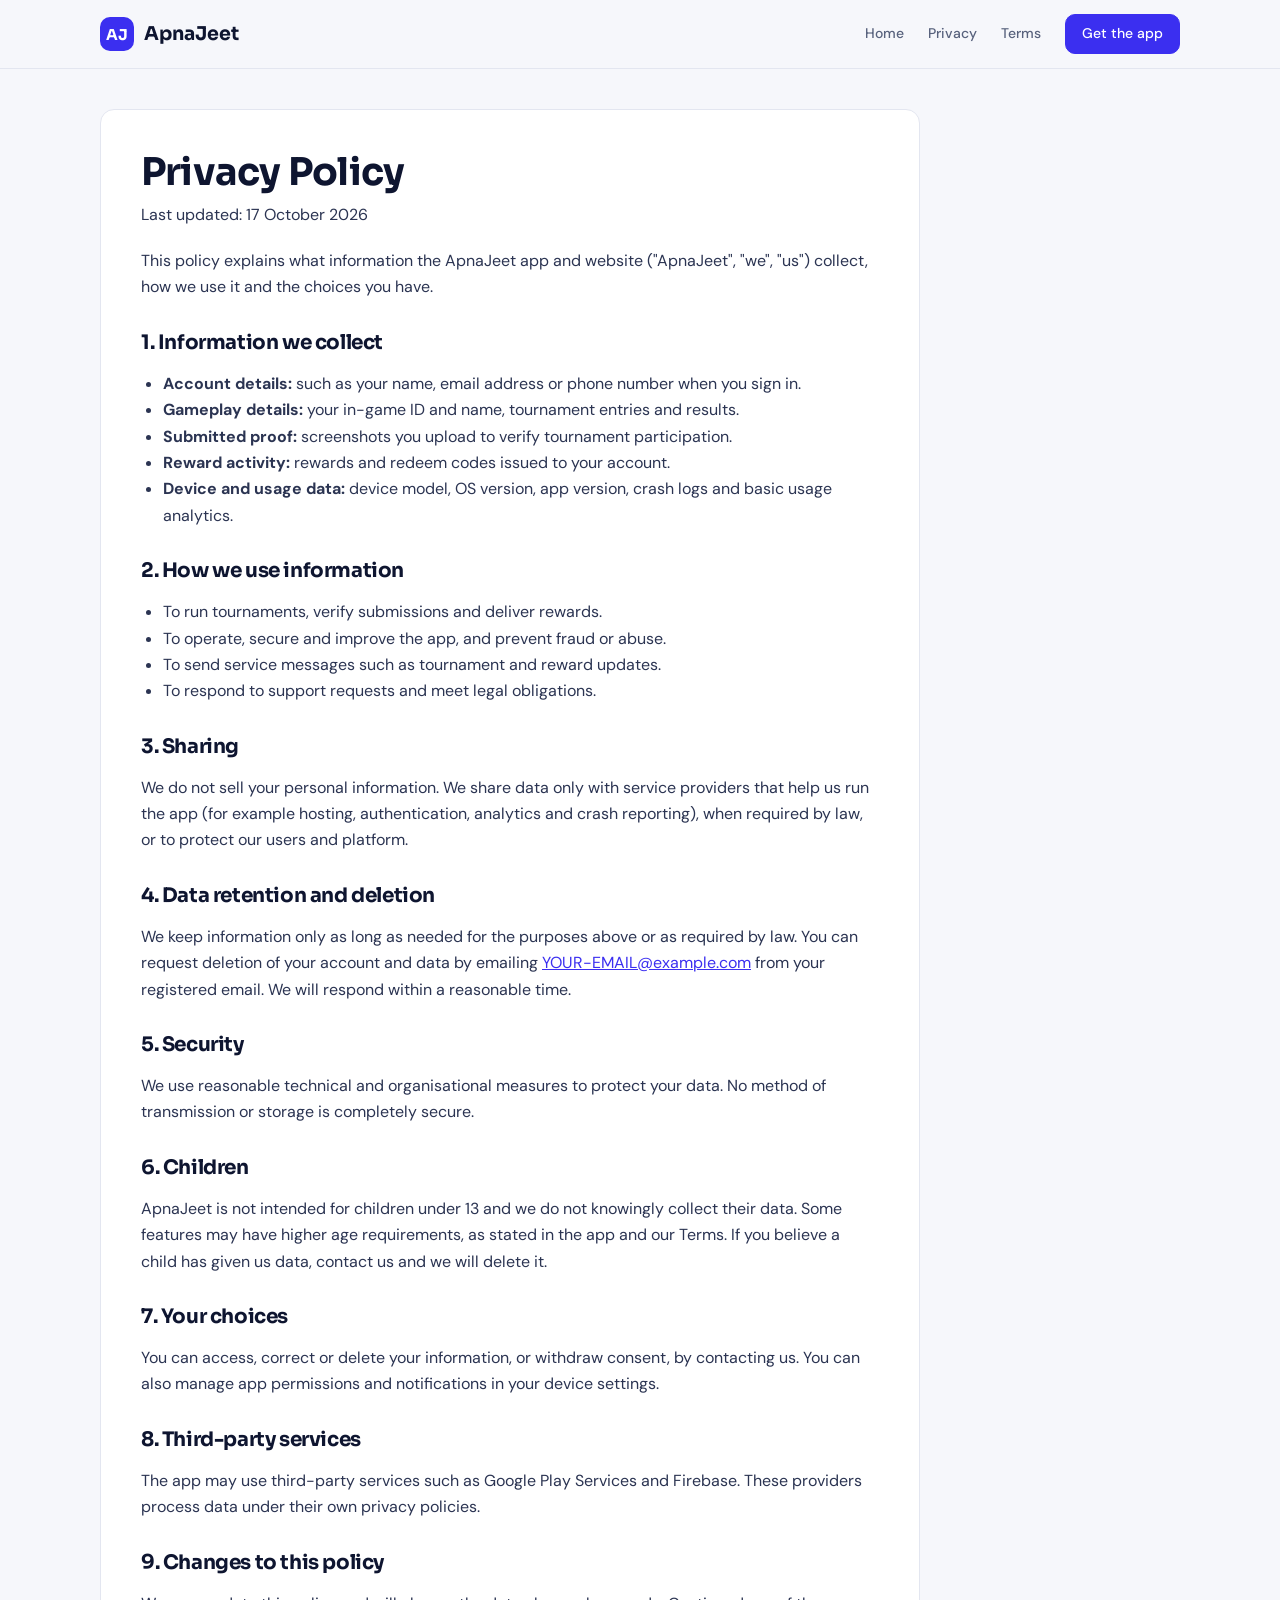
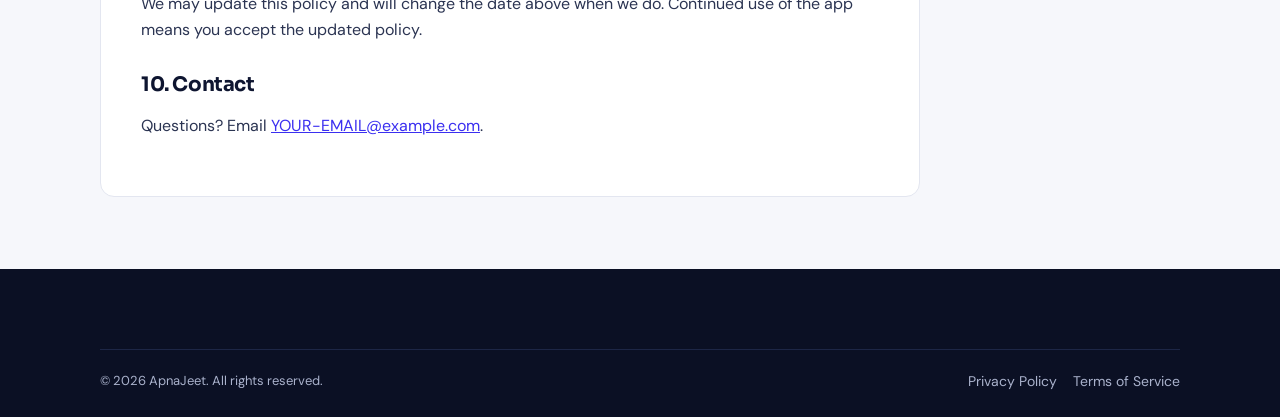
==== privacy.html @ f31e20da "Rename Privacy.html to privacy.html" ====
<!DOCTYPE html>
<html lang="en">
<head>
<meta charset="UTF-8">
<meta name="viewport" content="width=device-width, initial-scale=1">
<title>Privacy Policy – ApnaJeet</title>
<meta name="description" content="How ApnaJeet collects, uses and protects your information.">
<meta name="robots" content="index, follow">
<link rel="canonical" href="https://apnajeetfftmlabs.github.io/Apnajeet-esports-app/privacy.html">
<link rel="icon" href="favicon.ico">
<link rel="preconnect" href="https://fonts.googleapis.com">
<link rel="preconnect" href="https://fonts.gstatic.com" crossorigin>
<link href="https://fonts.googleapis.com/css2?family=DM+Sans:wght@400;500;600&family=Sora:wght@600;700&display=swap" rel="stylesheet">
<link rel="stylesheet" href="style.css">
</head>
<body>
<header class="header"><nav class="wrap nav" aria-label="Main">
<a class="brand" href="index.html"><span class="logo">AJ</span>ApnaJeet</a>
<div class="links"><a href="index.html">Home</a><a href="privacy.html">Privacy</a><a href="terms.html">Terms</a>
<a class="btn btn-p" href="https://play.google.com/store/apps/details?id=com.appnajeet.user" target="_blank" rel="noopener noreferrer">Get the app</a></div>
</nav></header>
<main class="wrap">
<article class="doc">
<h1>Privacy Policy</h1>
<p class="updated">Last updated: 17 October 2026</p>
<p>This policy explains what information the ApnaJeet app and website ("ApnaJeet", "we", "us") collect, how we use it and the choices you have.</p>

<h2>1. Information we collect</h2>
<ul>
<li><b>Account details:</b> such as your name, email address or phone number when you sign in.</li>
<li><b>Gameplay details:</b> your in-game ID and name, tournament entries and results.</li>
<li><b>Submitted proof:</b> screenshots you upload to verify tournament participation.</li>
<li><b>Reward activity:</b> rewards and redeem codes issued to your account.</li>
<li><b>Device and usage data:</b> device model, OS version, app version, crash logs and basic usage analytics.</li>
</ul>

<h2>2. How we use information</h2>
<ul>
<li>To run tournaments, verify submissions and deliver rewards.</li>
<li>To operate, secure and improve the app, and prevent fraud or abuse.</li>
<li>To send service messages such as tournament and reward updates.</li>
<li>To respond to support requests and meet legal obligations.</li>
</ul>

<h2>3. Sharing</h2>
<p>We do not sell your personal information. We share data only with service providers that help us run the app (for example hosting, authentication, analytics and crash reporting), when required by law, or to protect our users and platform.</p>

<h2>4. Data retention and deletion</h2>
<p>We keep information only as long as needed for the purposes above or as required by law. You can request deletion of your account and data by emailing <a href="mailto:YOUR-EMAIL@example.com">YOUR-EMAIL@example.com</a> from your registered email. We will respond within a reasonable time.</p>

<h2>5. Security</h2>
<p>We use reasonable technical and organisational measures to protect your data. No method of transmission or storage is completely secure.</p>

<h2>6. Children</h2>
<p>ApnaJeet is not intended for children under 13 and we do not knowingly collect their data. Some features may have higher age requirements, as stated in the app and our Terms. If you believe a child has given us data, contact us and we will delete it.</p>

<h2>7. Your choices</h2>
<p>You can access, correct or delete your information, or withdraw consent, by contacting us. You can also manage app permissions and notifications in your device settings.</p>

<h2>8. Third-party services</h2>
<p>The app may use third-party services such as Google Play Services and Firebase. These providers process data under their own privacy policies.</p>

<h2>9. Changes to this policy</h2>
<p>We may update this policy and will change the date above when we do. Continued use of the app means you accept the updated policy.</p>

<h2>10. Contact</h2>
<p>Questions? Email <a href="mailto:YOUR-EMAIL@example.com">YOUR-EMAIL@example.com</a>.</p>
</article>
</main>
<footer class="footer"><div class="wrap">
<div class="legal"><span>&copy; 2026 ApnaJeet. All rights reserved.</span>
<span><a style="display:inline;margin-right:16px" href="privacy.html">Privacy Policy</a><a style="display:inline" href="terms.html">Terms of Service</a></span></div>
</div></footer>
</body>
</html>
---- style.css ----
:root{--bg:#f6f7fb;--card:#fff;--ink:#0e1530;--muted:#58627d;--line:#e3e6f0;--brand:#3b2ff0;--brand-d:#2a20c4;--soft:#eceafe;--ok:#0f9d6b;--r:14px}
*{box-sizing:border-box}
html{scroll-behavior:smooth;scroll-padding-top:80px}
body{margin:0;background:var(--bg);color:var(--ink);font:16px/1.65 "DM Sans",system-ui,-apple-system,"Segoe UI",Arial,sans-serif;-webkit-font-smoothing:antialiased}
h1,h2,h3{font-family:Sora,"DM Sans",system-ui,sans-serif;line-height:1.2;margin:0;letter-spacing:-.02em}
a{color:var(--brand)}
a:focus-visible,button:focus-visible,summary:focus-visible{outline:3px solid var(--brand);outline-offset:3px}
.wrap{width:min(1080px,calc(100% - 40px));margin-inline:auto}
.muted{color:var(--muted)}

/* header */
.header{position:sticky;top:0;z-index:10;background:rgba(246,247,251,.92);backdrop-filter:blur(12px);border-bottom:1px solid var(--line)}
.nav{display:flex;align-items:center;justify-content:space-between;min-height:68px;gap:16px}
.brand{display:flex;align-items:center;gap:10px;text-decoration:none;color:var(--ink);font:700 19px Sora,sans-serif}
.logo{width:34px;height:34px;border-radius:10px;background:var(--brand);color:#fff;display:grid;place-items:center;font-size:15px}
.links{display:flex;align-items:center;gap:24px}
.links a{color:var(--muted);text-decoration:none;font-size:14px;font-weight:500}
.links a:hover{color:var(--brand)}
.btn{display:inline-flex;align-items:center;justify-content:center;min-height:46px;padding:10px 22px;border-radius:10px;font-weight:600;font-size:15px;text-decoration:none;border:1px solid var(--line);background:#fff;color:var(--ink)}
.btn:hover{border-color:var(--brand)}
.btn-p{background:var(--brand);border-color:var(--brand);color:#fff!important}
.btn-p:hover{background:var(--brand-d)}
.links .btn{min-height:40px;padding:6px 16px;color:#fff}

/* hero */
.hero{padding:72px 0 64px}
.hero-grid{display:grid;grid-template-columns:1.1fr .9fr;gap:48px;align-items:center}
.hero h1{font-size:clamp(34px,5vw,56px);font-weight:700}
.hero p.lead{font-size:18px;color:var(--muted);max-width:520px;margin:20px 0 28px}
.actions{display:flex;flex-wrap:wrap;gap:12px}
.trust{display:flex;flex-wrap:wrap;gap:8px 20px;margin:26px 0 0;padding:0;list-style:none;color:var(--muted);font-size:14px}
.trust li::before{content:"\2713";color:var(--ok);font-weight:700;margin-right:6px}

/* phone mockup */
.phone{width:min(290px,100%);margin-inline:auto;background:#fff;border:8px solid var(--ink);border-radius:36px;padding:20px 16px;box-shadow:0 24px 60px rgba(40,30,160,.18)}
.phone h4{margin:0 0 14px;font:700 16px Sora,sans-serif}
.rw{display:flex;justify-content:space-between;align-items:center;padding:12px;border:1px solid var(--line);border-radius:12px;margin-bottom:10px;font-size:13px}
.rw b{display:block;font-size:14px}
.rw span.s{color:var(--ok);font-weight:600;font-size:12px}
.rw i{font-style:normal;background:var(--soft);color:var(--brand);padding:5px 10px;border-radius:8px;font-weight:600;font-size:12px}

/* sections */
.section{padding:72px 0}
.section.alt{background:#fff;border-block:1px solid var(--line)}
.head{max-width:620px;margin-bottom:36px}
.head h2{font-size:clamp(26px,3.6vw,38px)}
.head p{color:var(--muted);margin:12px 0 0}
.grid3{display:grid;grid-template-columns:repeat(3,1fr);gap:18px}
.card{background:var(--card);border:1px solid var(--line);border-radius:var(--r);padding:26px}
.card h3{font-size:18px;margin-bottom:8px}
.card p{margin:0;color:var(--muted);font-size:15px}
.ico{width:44px;height:44px;border-radius:12px;background:var(--soft);color:var(--brand);display:grid;place-items:center;font-size:20px;margin-bottom:16px}
.steps{counter-reset:s;display:grid;grid-template-columns:repeat(4,1fr);gap:18px;padding:0;list-style:none;margin:0}
.steps li{counter-increment:s;padding-top:16px;border-top:3px solid var(--brand)}
.steps li::before{content:"Step " counter(s);display:block;color:var(--brand);font:600 13px Sora,sans-serif;margin-bottom:6px}
.steps b{display:block;margin-bottom:4px}
.steps span{color:var(--muted);font-size:15px}
.note{margin-top:20px;font-size:14px;color:var(--muted)}

/* faq */
.faq{max-width:760px}
details{background:#fff;border:1px solid var(--line);border-radius:12px;padding:16px 20px;margin-bottom:10px}
summary{cursor:pointer;font-weight:600;list-style:none;display:flex;justify-content:space-between;gap:12px}
summary::-webkit-details-marker{display:none}
summary::after{content:"+";color:var(--brand);font-size:22px;line-height:1}
details[open] summary::after{content:"\2212"}
details p{margin:10px 0 0;color:var(--muted);font-size:15px}

/* cta */
.cta{background:var(--brand);color:#fff;border-radius:20px;padding:48px 28px;text-align:center}
.cta h2{font-size:clamp(26px,3.6vw,36px)}
.cta p{color:#d9d6ff;max-width:520px;margin:12px auto 24px}
.cta .btn{background:#fff;color:var(--brand-d)!important;border-color:#fff}

/* footer */
.footer{background:#0b1024;color:#aab2cc;padding:48px 0 24px;margin-top:72px}
.f-grid{display:grid;grid-template-columns:1.4fr 1fr 1fr;gap:32px}
.footer .brand{color:#fff}
.footer h5{color:#fff;margin:0 0 12px;font:600 14px Sora,sans-serif}
.footer a{display:block;color:#aab2cc;text-decoration:none;font-size:14px;margin-bottom:8px}
.footer a:hover{color:#fff}
.footer p{font-size:14px;margin:12px 0 0;max-width:340px}
.legal{margin-top:32px;padding-top:20px;border-top:1px solid #1d2646;font-size:13px;display:flex;justify-content:space-between;flex-wrap:wrap;gap:8px}

/* legal pages */
.doc{background:#fff;border:1px solid var(--line);border-radius:var(--r);padding:40px;margin-top:40px;max-width:820px}
.doc h1{font-size:clamp(28px,4vw,38px);margin-bottom:6px}
.doc h2{font-size:20px;margin:30px 0 8px}
.doc p,.doc li{color:#2b3452;font-size:16px}
.doc ul{padding-left:22px}
.updated{color:var(--muted);font-size:14px;margin:0 0 20px}

@media(max-width:860px){
.hero-grid,.f-grid{grid-template-columns:1fr}
.grid3{grid-template-columns:1fr}
.steps{grid-template-columns:1fr 1fr}
.links a:not(.btn){display:none}
.doc{padding:24px}
}
@media(max-width:480px){.steps{grid-template-columns:1fr}.hero{padding:44px 0}.section{padding:52px 0}}
@media(prefers-reduced-motion:reduce){html{scroll-behavior:auto}}
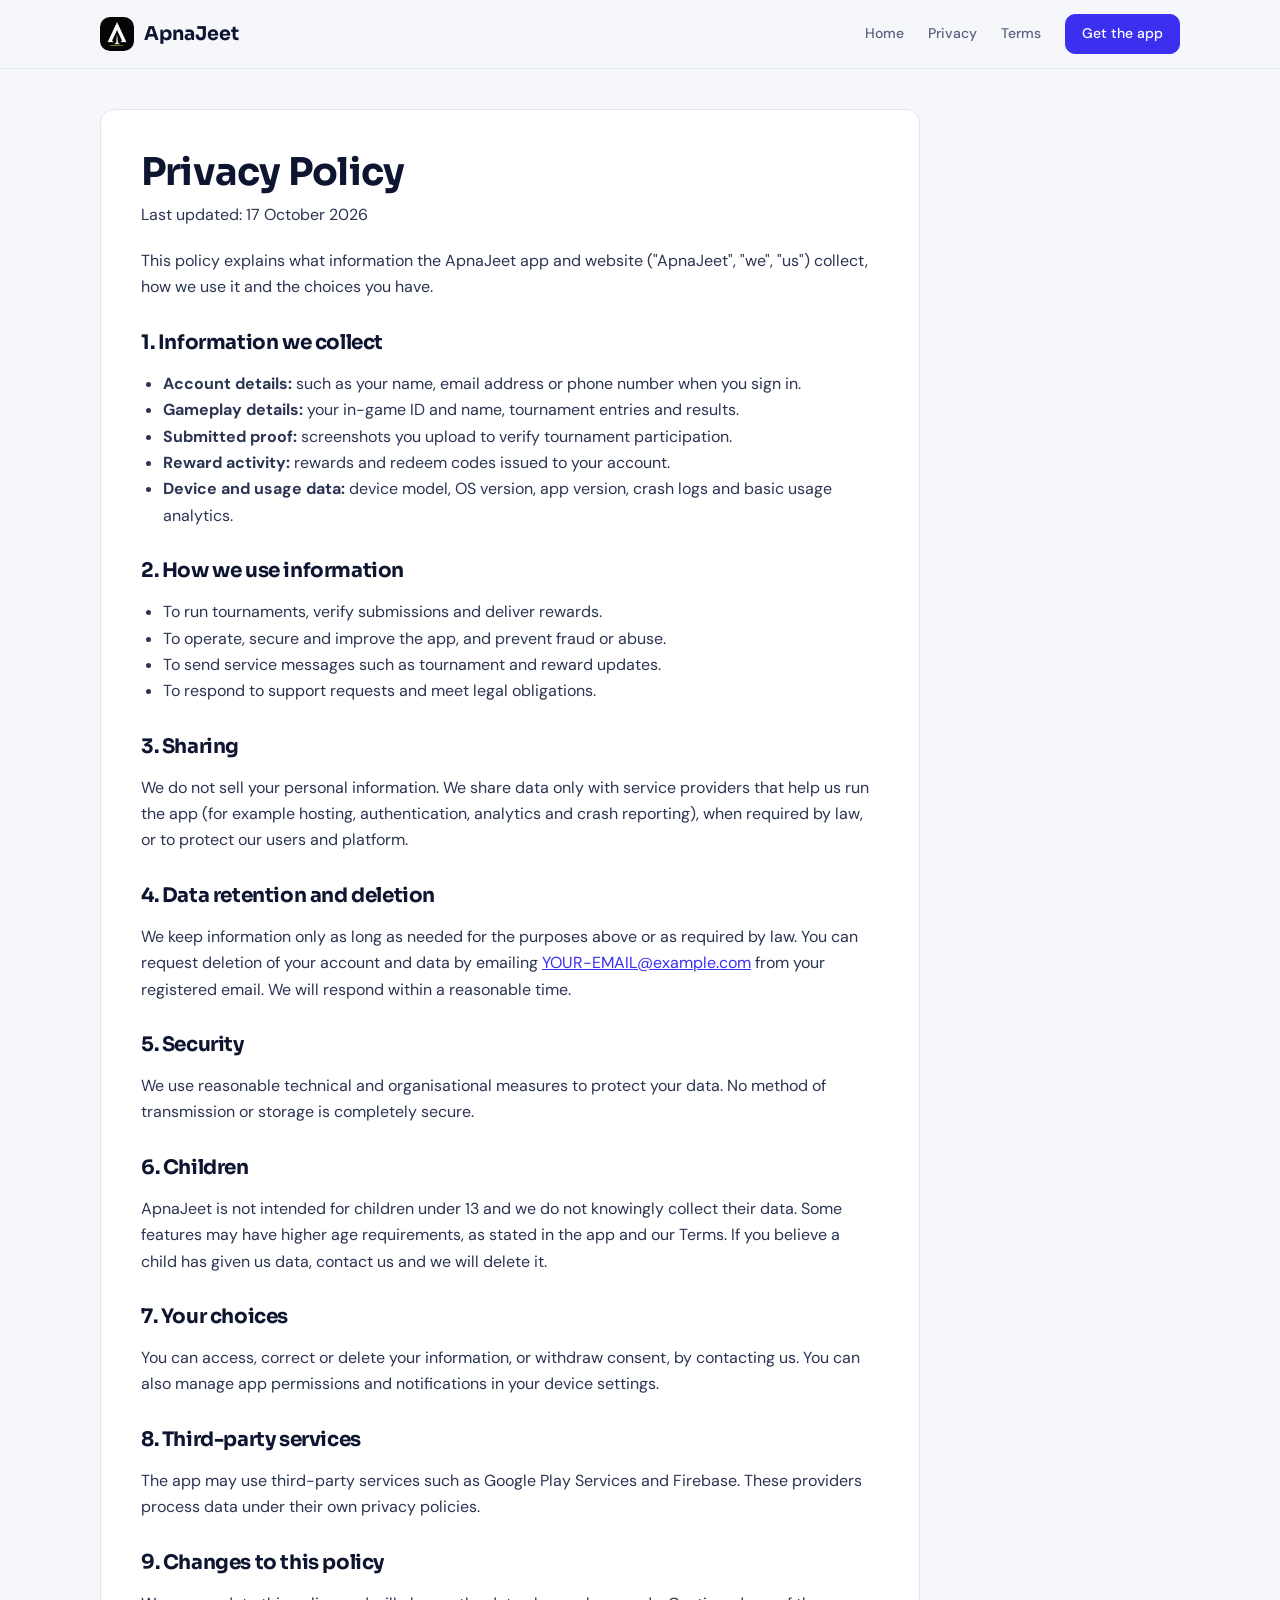
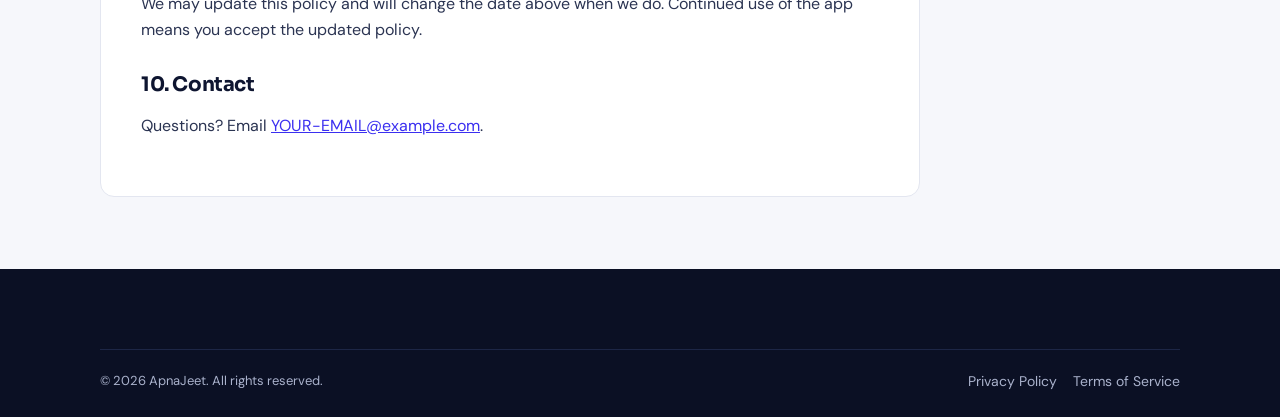
==== commit 71e832dc: "Update privacy.html" ====
--- a/privacy.html
+++ b/privacy.html
@@ -7,7 +7,8 @@
 <meta name="description" content="How ApnaJeet collects, uses and protects your information.">
 <meta name="robots" content="index, follow">
 <link rel="canonical" href="https://apnajeetfftmlabs.github.io/Apnajeet-esports-app/privacy.html">
-<link rel="icon" href="favicon.ico">
+<link rel="icon" type="image/png" href="logo.png">
+<link rel="apple-touch-icon" href="logo.png">
 <link rel="preconnect" href="https://fonts.googleapis.com">
 <link rel="preconnect" href="https://fonts.gstatic.com" crossorigin>
 <link href="https://fonts.googleapis.com/css2?family=DM+Sans:wght@400;500;600&family=Sora:wght@600;700&display=swap" rel="stylesheet">
@@ -15,7 +16,7 @@
 </head>
 <body>
 <header class="header"><nav class="wrap nav" aria-label="Main">
-<a class="brand" href="index.html"><span class="logo">AJ</span>ApnaJeet</a>
+<a class="brand" href="index.html"><img class="logo" src="logo.png" alt="" width="34" height="34">ApnaJeet</a>
 <div class="links"><a href="index.html">Home</a><a href="privacy.html">Privacy</a><a href="terms.html">Terms</a>
 <a class="btn btn-p" href="https://play.google.com/store/apps/details?id=com.appnajeet.user" target="_blank" rel="noopener noreferrer">Get the app</a></div>
 </nav></header>
--- a/style.css
+++ b/style.css
@@ -99,3 +99,6 @@
 }
 @media(max-width:480px){.steps{grid-template-columns:1fr}.hero{padding:44px 0}.section{padding:52px 0}}
 @media(prefers-reduced-motion:reduce){html{scroll-behavior:auto}}
+
+/* logo image */
+img.logo{background:none;object-fit:cover;display:block}
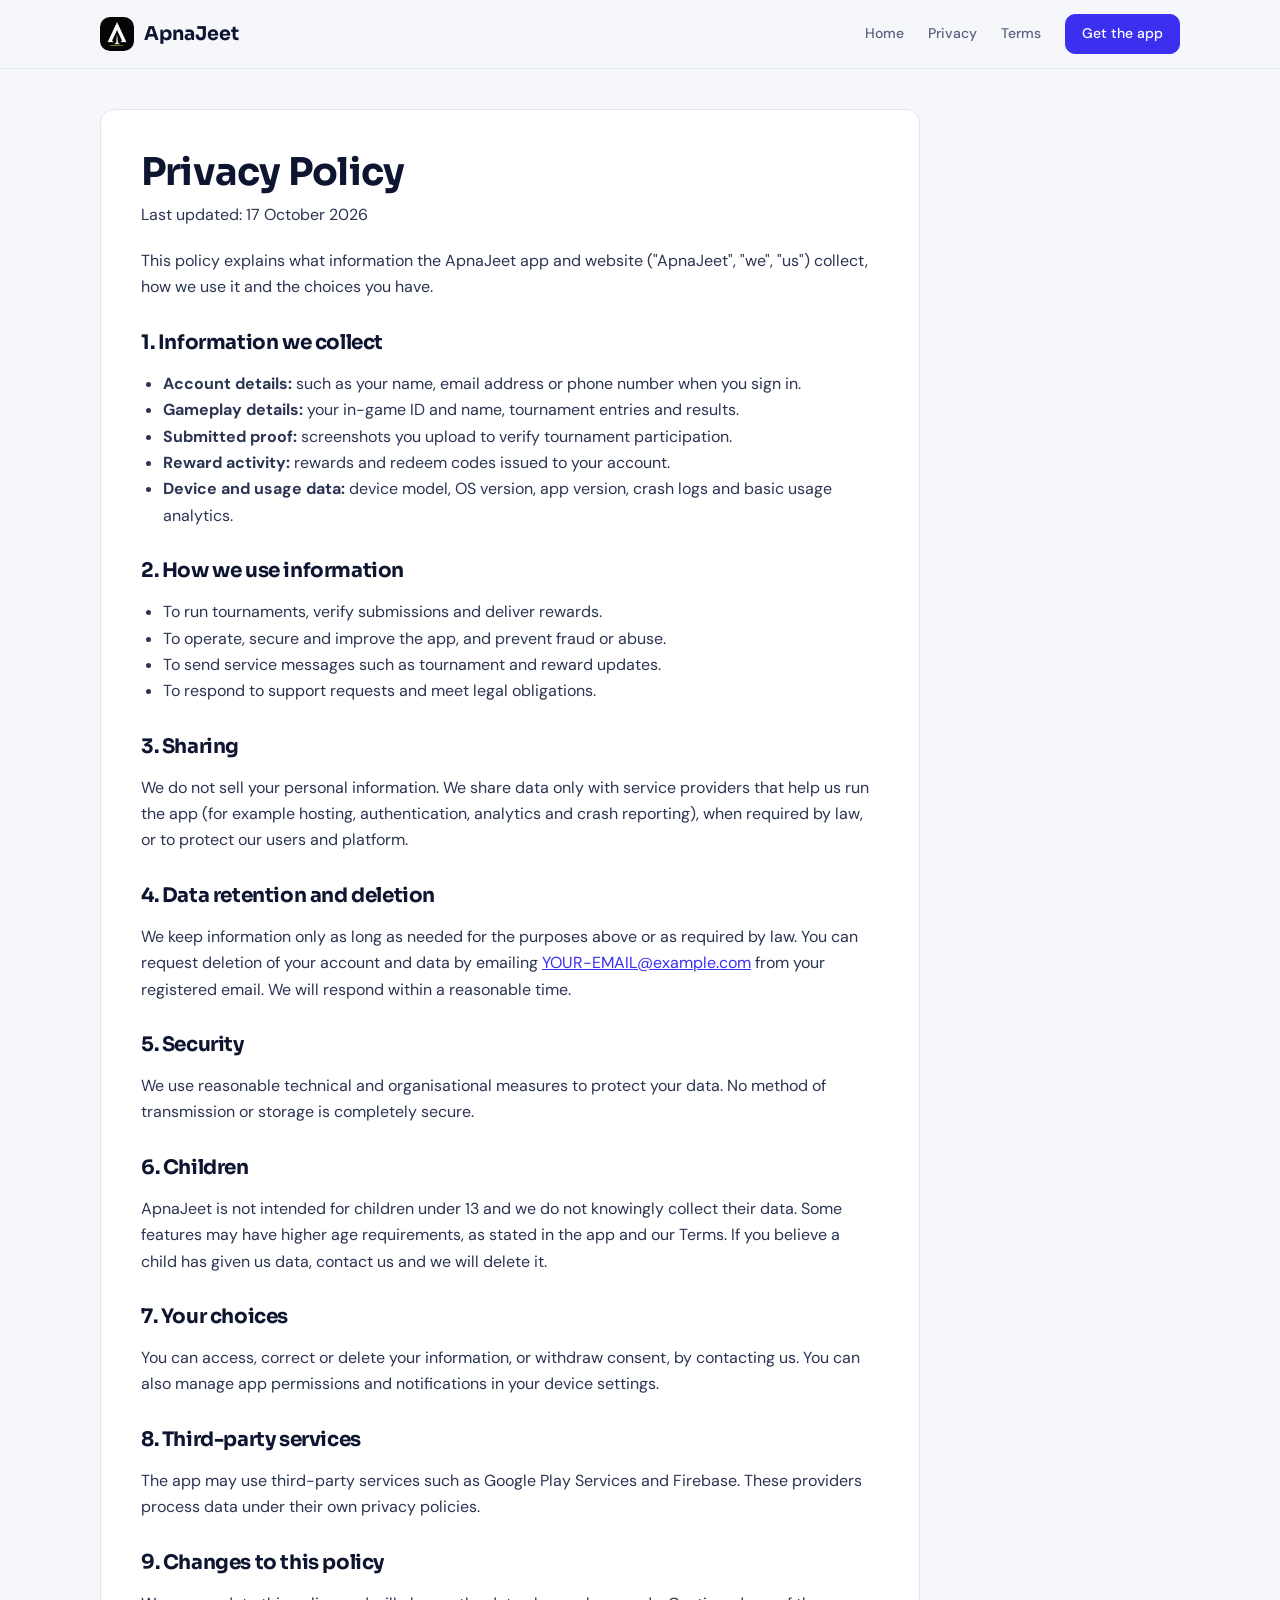
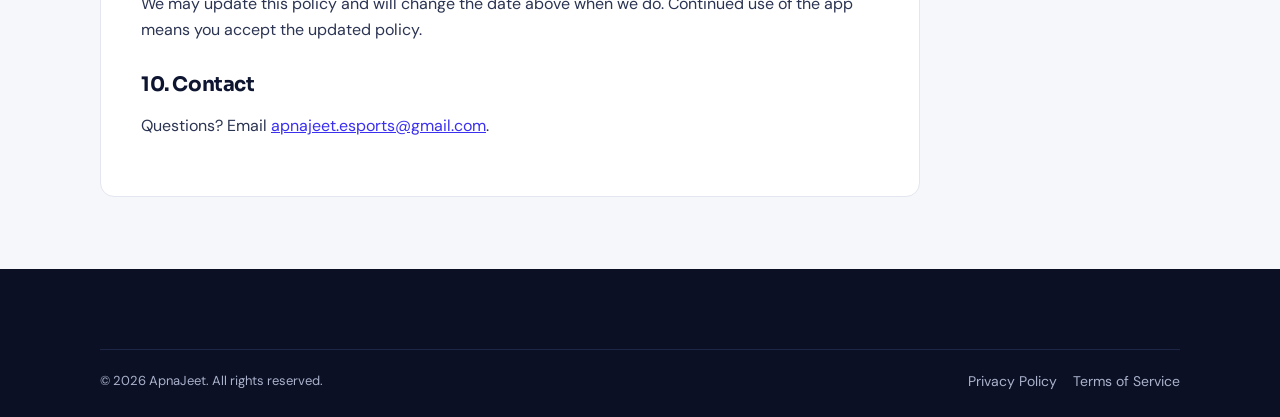
==== commit 91614f8f: "Update privacy.html" ====
--- a/privacy.html
+++ b/privacy.html
@@ -65,7 +65,7 @@
 <p>We may update this policy and will change the date above when we do. Continued use of the app means you accept the updated policy.</p>
 
 <h2>10. Contact</h2>
-<p>Questions? Email <a href="mailto:YOUR-EMAIL@example.com">YOUR-EMAIL@example.com</a>.</p>
+<p>Questions? Email <a href="mailto:YOUR-EMAIL@example.com">apnajeet.esports@gmail.com</a>.</p>
 </article>
 </main>
 <footer class="footer"><div class="wrap">
